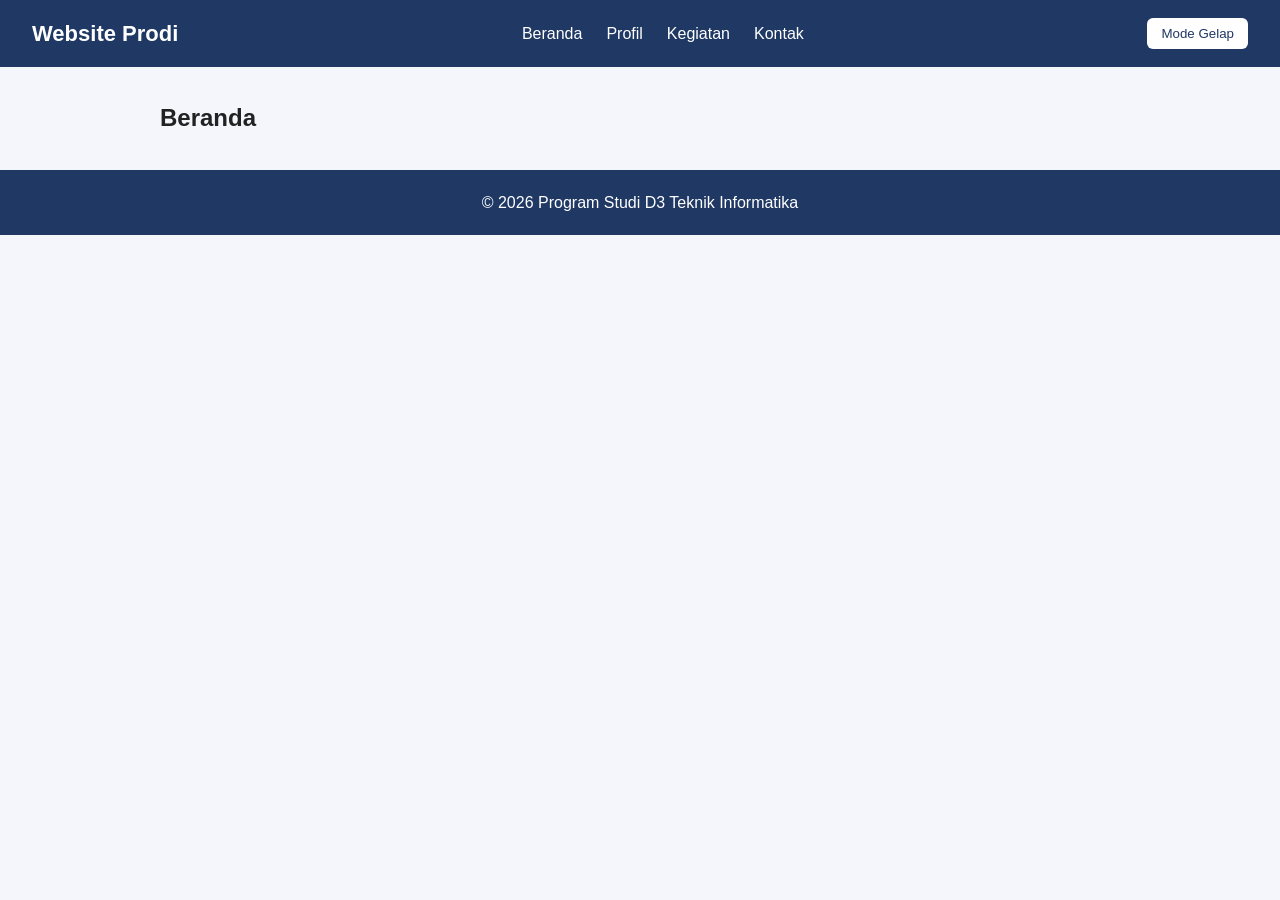
==== index.html @ 6061fd0c "membuat kerangka project 4 halaman" ====
<!doctype html>
<html lang="id">
<head>
    <meta charset="UTF-8" />
    <meta name="viewport" content="width=device-width, initial-scale=1.0" />
    <title>Beranda | Website Prodi</title>
    <link rel="stylesheet" href="css/style.css" />
</head>
<body>
    <!-- Navbar -->
    <header class="navbar">
        <h1 class="logo">Website Prodi</h1>
        <nav>
            <ul class="menu">
                <li><a href="index.html">Beranda</a></li>
                <li><a href="profil.html">Profil</a></li>
                <li><a href="kegiatan.html">Kegiatan</a></li>
                <li><a href="kontak.html">Kontak</a></li>
            </ul>
        </nav>
        <button id="tombol-tema" type="button">Mode Gelap</button>
    </header>

    <!-- Konten utama -->
    <main>
        <h2>Beranda</h2>
        <!-- Isi halaman dikerjakan oleh anggota yang bertugas -->
    </main>

    <!-- Footer -->
    <footer>
        <p>&copy; 2026 Program Studi D3 Teknik Informatika</p>
    </footer>

    <script src="js/script.js"></script>
</body>
</html>
---- css/style.css ----
* { margin: 0; padding: 0; box-sizing: border-box; }

body {
  font-family: Arial, sans-serif;
  color: #222;
  background-color: #f4f6fb;
  line-height: 1.6;
}

/* ===== BAGIAN UMUM (Ketua) ===== */
.navbar {
  display: flex;
  justify-content: space-between;
  align-items: center;
  flex-wrap: wrap;
  gap: 12px;
  padding: 16px 32px;
  background-color: #1f3864;
  color: white;
}
.logo { font-size: 22px; }
.menu { display: flex; gap: 24px; list-style: none; }
.menu a { color: white; text-decoration: none; }
.menu a:hover { text-decoration: underline; }
#tombol-tema {
  padding: 8px 14px;
  border: none;
  border-radius: 6px;
  background-color: white;
  color: #1f3864;
  cursor: pointer;
}

main { max-width: 1000px; margin: 0 auto; padding: 32px 20px; }

.grid-card {
  display: grid;
  grid-template-columns: repeat(auto-fit, minmax(240px, 1fr));
  gap: 20px;
}

.card {
  background-color: white;
  border: 1px solid #ccc;
  border-radius: 8px;
  padding: 20px;
}
.card img { width: 100%; border-radius: 6px; margin-bottom: 10px; }

footer {
  padding: 20px 32px;
  text-align: center;
  background-color: #1f3864;
  color: white;
}

/* Mode gelap (dipasang oleh JavaScript) */
body.gelap { background-color: #121826; color: #e8e8e8; }
body.gelap .card { background-color: #1c2538; border-color: #33415c; }

@media (max-width: 600px) {
  .navbar { flex-direction: column; }
  .menu { gap: 14px; }
}

/* ===== BAGIAN MAHASISWA 2 (Beranda) ===== */

/* ===== BAGIAN MAHASISWA 3 (Profil dan Kegiatan) ===== */

/* ===== BAGIAN MAHASISWA 4 (Kontak) ===== *Terima kasih atas bisnis Anda. Kami harap dapat bekerja sama lagi dengan Anda.
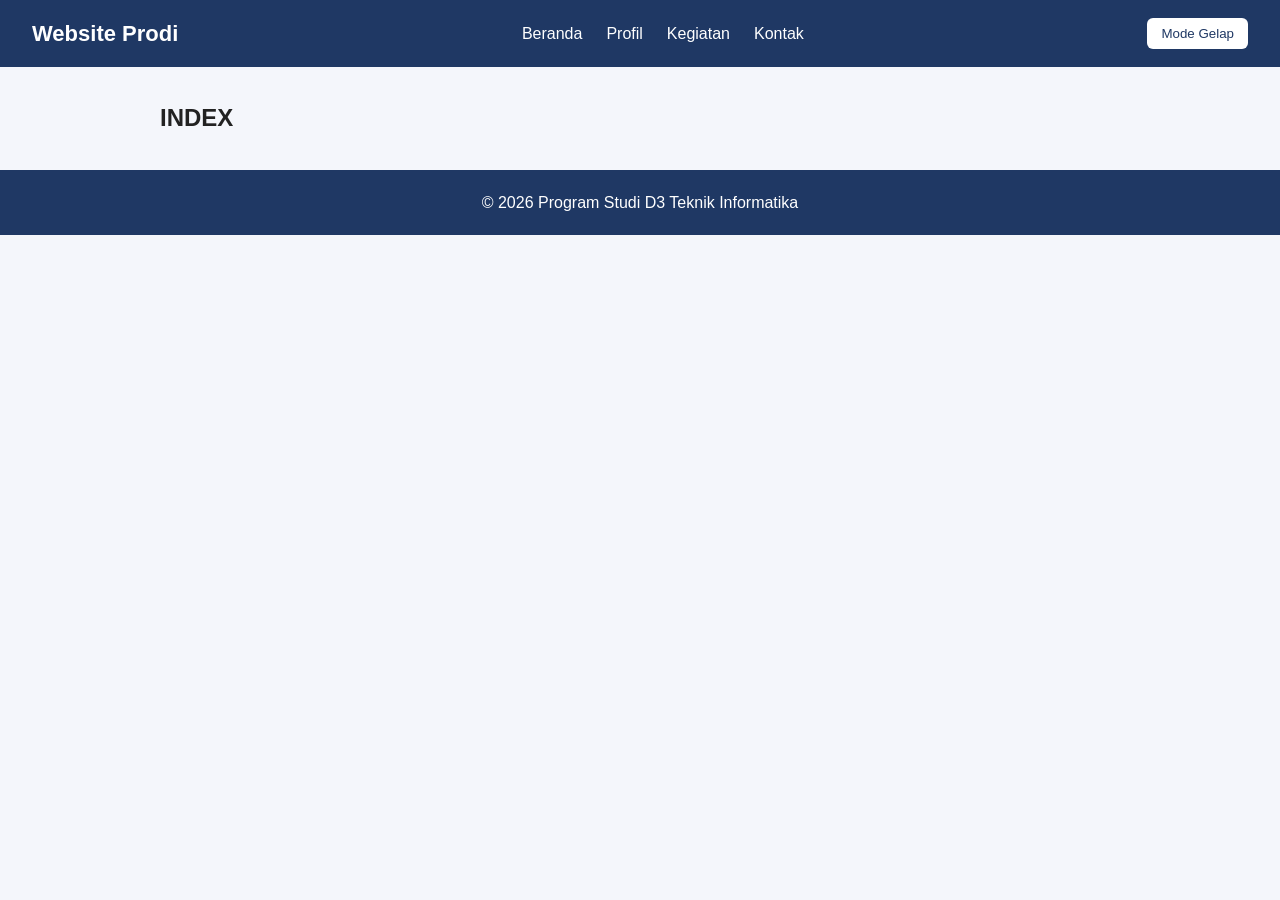
==== commit 7f0e4b7e: "mengubah nama beranda menjadi index" ====
--- a/index.html
+++ b/index.html
@@ -23,7 +23,7 @@
 
     <!-- Konten utama -->
     <main>
-        <h2>Beranda</h2>
+        <h2>INDEX</h2>
         <!-- Isi halaman dikerjakan oleh anggota yang bertugas -->
     </main>
 
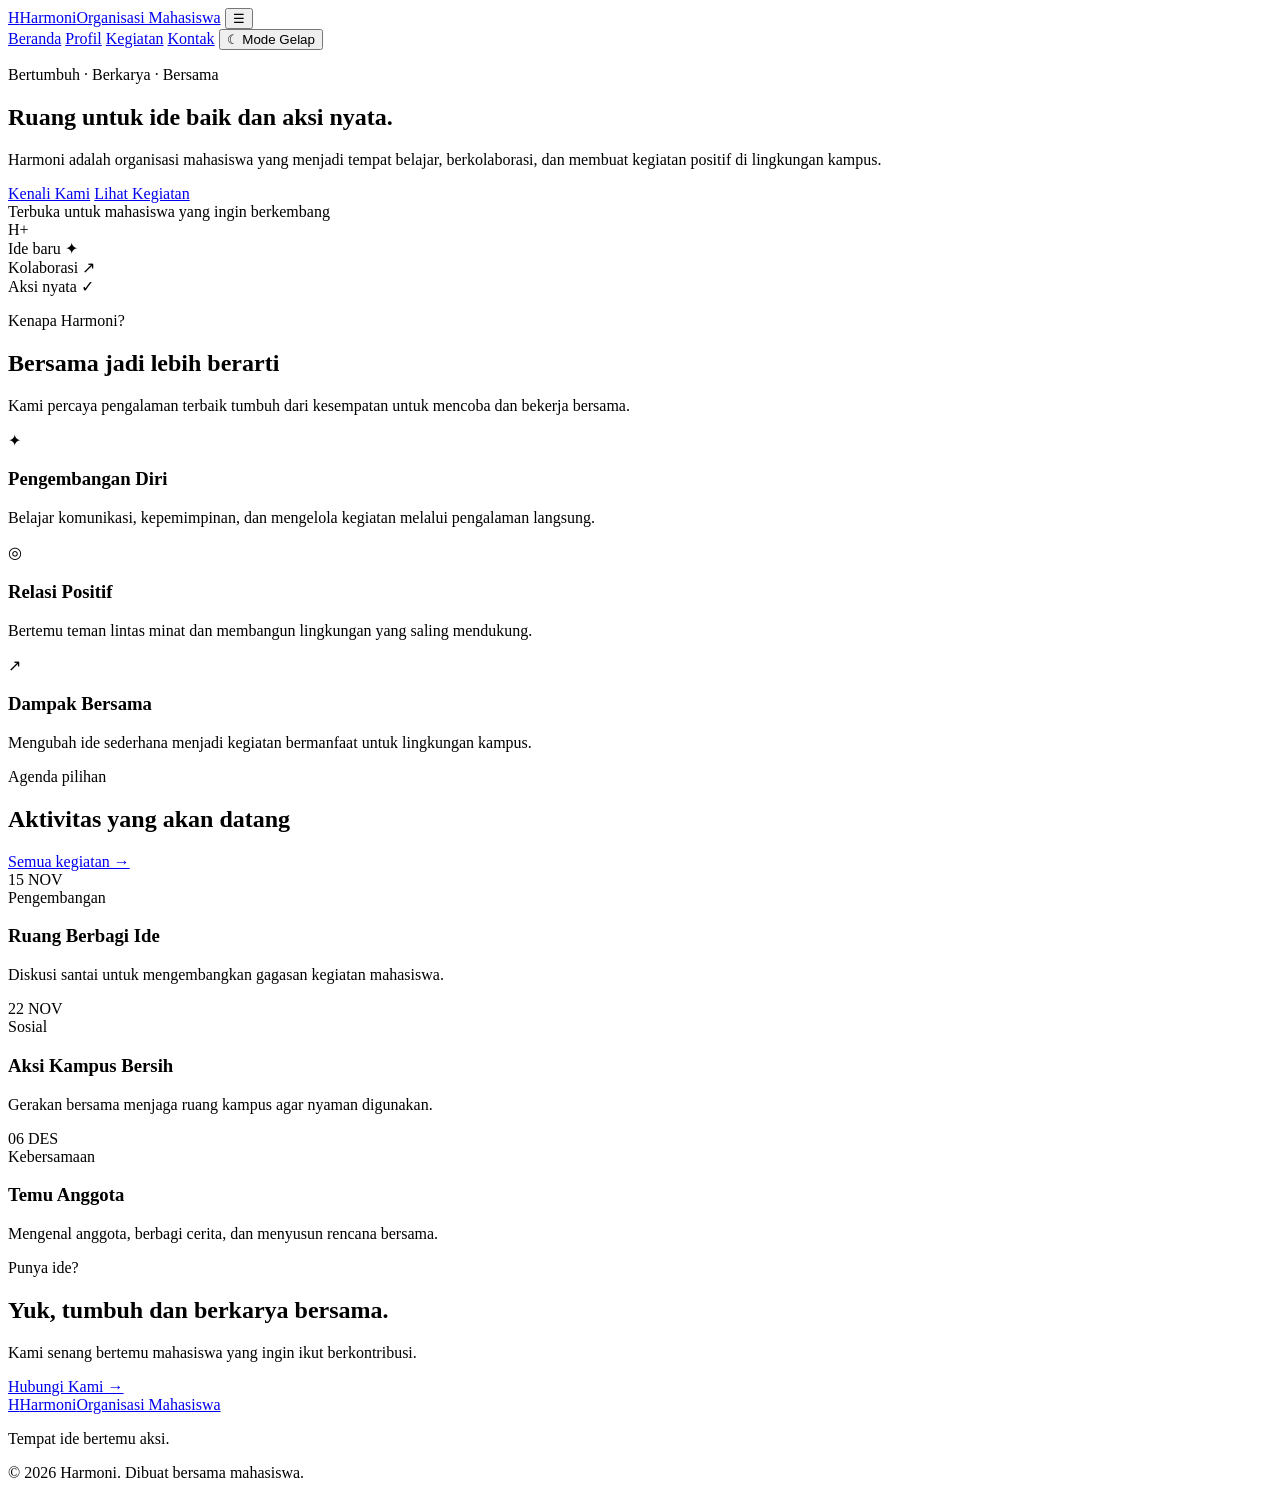
==== commit 4378be6f: "mngubah bagian index" ====
--- a/index.html
+++ b/index.html
@@ -1,37 +1,82 @@
-<!doctype html>
+<!DOCTYPE html>
 <html lang="id">
 <head>
-    <meta charset="UTF-8" />
-    <meta name="viewport" content="width=device-width, initial-scale=1.0" />
-    <title>Beranda | Website Prodi</title>
-    <link rel="stylesheet" href="css/style.css" />
+  <meta charset="UTF-8">
+  <meta name="viewport" content="width=device-width, initial-scale=1.0">
+  <meta name="description" content="Website informasi Organisasi Mahasiswa Harmoni.">
+  <title>Beranda | Harmoni</title>
+  <link rel="stylesheet" href="css/style.css">
+  <script src="js/script.js" defer></script>
 </head>
 <body>
-    <!-- Navbar -->
-    <header class="navbar">
-        <h1 class="logo">Website Prodi</h1>
-        <nav>
-            <ul class="menu">
-                <li><a href="index.html">Beranda</a></li>
-                <li><a href="profil.html">Profil</a></li>
-                <li><a href="kegiatan.html">Kegiatan</a></li>
-                <li><a href="kontak.html">Kontak</a></li>
-            </ul>
-        </nav>
-        <button id="tombol-tema" type="button">Mode Gelap</button>
-    </header>
+  <header class="site-header">
+    <div class="container nav-wrap">
+      <a class="brand" href="index.html"><span class="brand-mark">H</span><span>Harmoni<span class="brand-sub">Organisasi Mahasiswa</span></span></a>
+      <button class="menu-toggle" id="menu-toggle" aria-label="Buka menu" aria-expanded="false">☰</button>
+      <nav class="nav-links" id="nav-links" aria-label="Navigasi utama">
+        <a class="active" href="index.html">Beranda</a>
+        <a href="profil.html">Profil</a>
+        <a href="kegiatan.html">Kegiatan</a>
+        <a href="kontak.html">Kontak</a>
+        <button class="theme-toggle" id="theme-toggle" type="button">☾ Mode Gelap</button>
+      </nav>
+    </div>
+  </header>
 
-    <!-- Konten utama -->
-    <main>
-        <h2>INDEX</h2>
-        <!-- Isi halaman dikerjakan oleh anggota yang bertugas -->
-    </main>
+  <main>
+    <section class="hero">
+      <div class="container hero-grid">
+        <div class="hero-copy">
+          <p class="eyebrow">Bertumbuh · Berkarya · Bersama</p>
+          <h1>Ruang untuk ide baik dan aksi nyata.</h1>
+          <p class="hero-text">Harmoni adalah organisasi mahasiswa yang menjadi tempat belajar, berkolaborasi, dan membuat kegiatan positif di lingkungan kampus.</p>
+          <div class="hero-actions">
+            <a class="button button-primary" href="profil.html">Kenali Kami</a>
+            <a class="button button-secondary" href="kegiatan.html">Lihat Kegiatan</a>
+          </div>
+          <div class="hero-note"><span class="status-dot"></span> Terbuka untuk mahasiswa yang ingin berkembang</div>
+        </div>
+        <div class="hero-art" aria-label="Ilustrasi kolaborasi mahasiswa">
+          <div class="art-orbit orbit-one"></div><div class="art-orbit orbit-two"></div>
+          <div class="art-center">H<span>+</span></div>
+          <div class="art-chip chip-one">Ide baru ✦</div>
+          <div class="art-chip chip-two">Kolaborasi ↗</div>
+          <div class="art-chip chip-three">Aksi nyata ✓</div>
+        </div>
+      </div>
+    </section>
 
-    <!-- Footer -->
-    <footer>
-        <p>&copy; 2026 Program Studi D3 Teknik Informatika</p>
-    </footer>
+    <section class="section">
+      <div class="container">
+        <div class="section-heading">
+          <div><p class="eyebrow">Kenapa Harmoni?</p><h2>Bersama jadi lebih berarti</h2></div>
+          <p>Kami percaya pengalaman terbaik tumbuh dari kesempatan untuk mencoba dan bekerja bersama.</p>
+        </div>
+        <div class="card-grid three">
+          <article class="info-card"><div class="card-icon">✦</div><h3>Pengembangan Diri</h3><p>Belajar komunikasi, kepemimpinan, dan mengelola kegiatan melalui pengalaman langsung.</p></article>
+          <article class="info-card"><div class="card-icon">◎</div><h3>Relasi Positif</h3><p>Bertemu teman lintas minat dan membangun lingkungan yang saling mendukung.</p></article>
+          <article class="info-card"><div class="card-icon">↗</div><h3>Dampak Bersama</h3><p>Mengubah ide sederhana menjadi kegiatan bermanfaat untuk lingkungan kampus.</p></article>
+        </div>
+      </div>
+    </section>
 
-    <script src="js/script.js"></script>
+    <section class="section section-tint">
+      <div class="container">
+        <div class="section-heading">
+          <div><p class="eyebrow">Agenda pilihan</p><h2>Aktivitas yang akan datang</h2></div>
+          <a class="text-link" href="kegiatan.html">Semua kegiatan →</a>
+        </div>
+        <div class="card-grid three">
+          <article class="event-card"><div class="event-date"><span>15</span> NOV</div><div class="event-content"><span class="tag">Pengembangan</span><h3>Ruang Berbagi Ide</h3><p>Diskusi santai untuk mengembangkan gagasan kegiatan mahasiswa.</p></div></article>
+          <article class="event-card"><div class="event-date"><span>22</span> NOV</div><div class="event-content"><span class="tag tag-green">Sosial</span><h3>Aksi Kampus Bersih</h3><p>Gerakan bersama menjaga ruang kampus agar nyaman digunakan.</p></div></article>
+          <article class="event-card"><div class="event-date"><span>06</span> DES</div><div class="event-content"><span class="tag tag-purple">Kebersamaan</span><h3>Temu Anggota</h3><p>Mengenal anggota, berbagi cerita, dan menyusun rencana bersama.</p></div></article>
+        </div>
+      </div>
+    </section>
+
+    <section class="cta-section"><div class="container cta-inner"><div><p class="eyebrow">Punya ide?</p><h2>Yuk, tumbuh dan berkarya bersama.</h2><p>Kami senang bertemu mahasiswa yang ingin ikut berkontribusi.</p></div><a class="button button-light" href="kontak.html">Hubungi Kami →</a></div></section>
+  </main>
+
+  <footer class="site-footer"><div class="container footer-inner"><a class="brand footer-brand" href="index.html"><span class="brand-mark">H</span><span>Harmoni<span class="brand-sub">Organisasi Mahasiswa</span></span></a><p>Tempat ide bertemu aksi.</p><p class="copyright">© <span class="current-year">2026</span> Harmoni. Dibuat bersama mahasiswa.</p></div></footer>
 </body>
 </html>
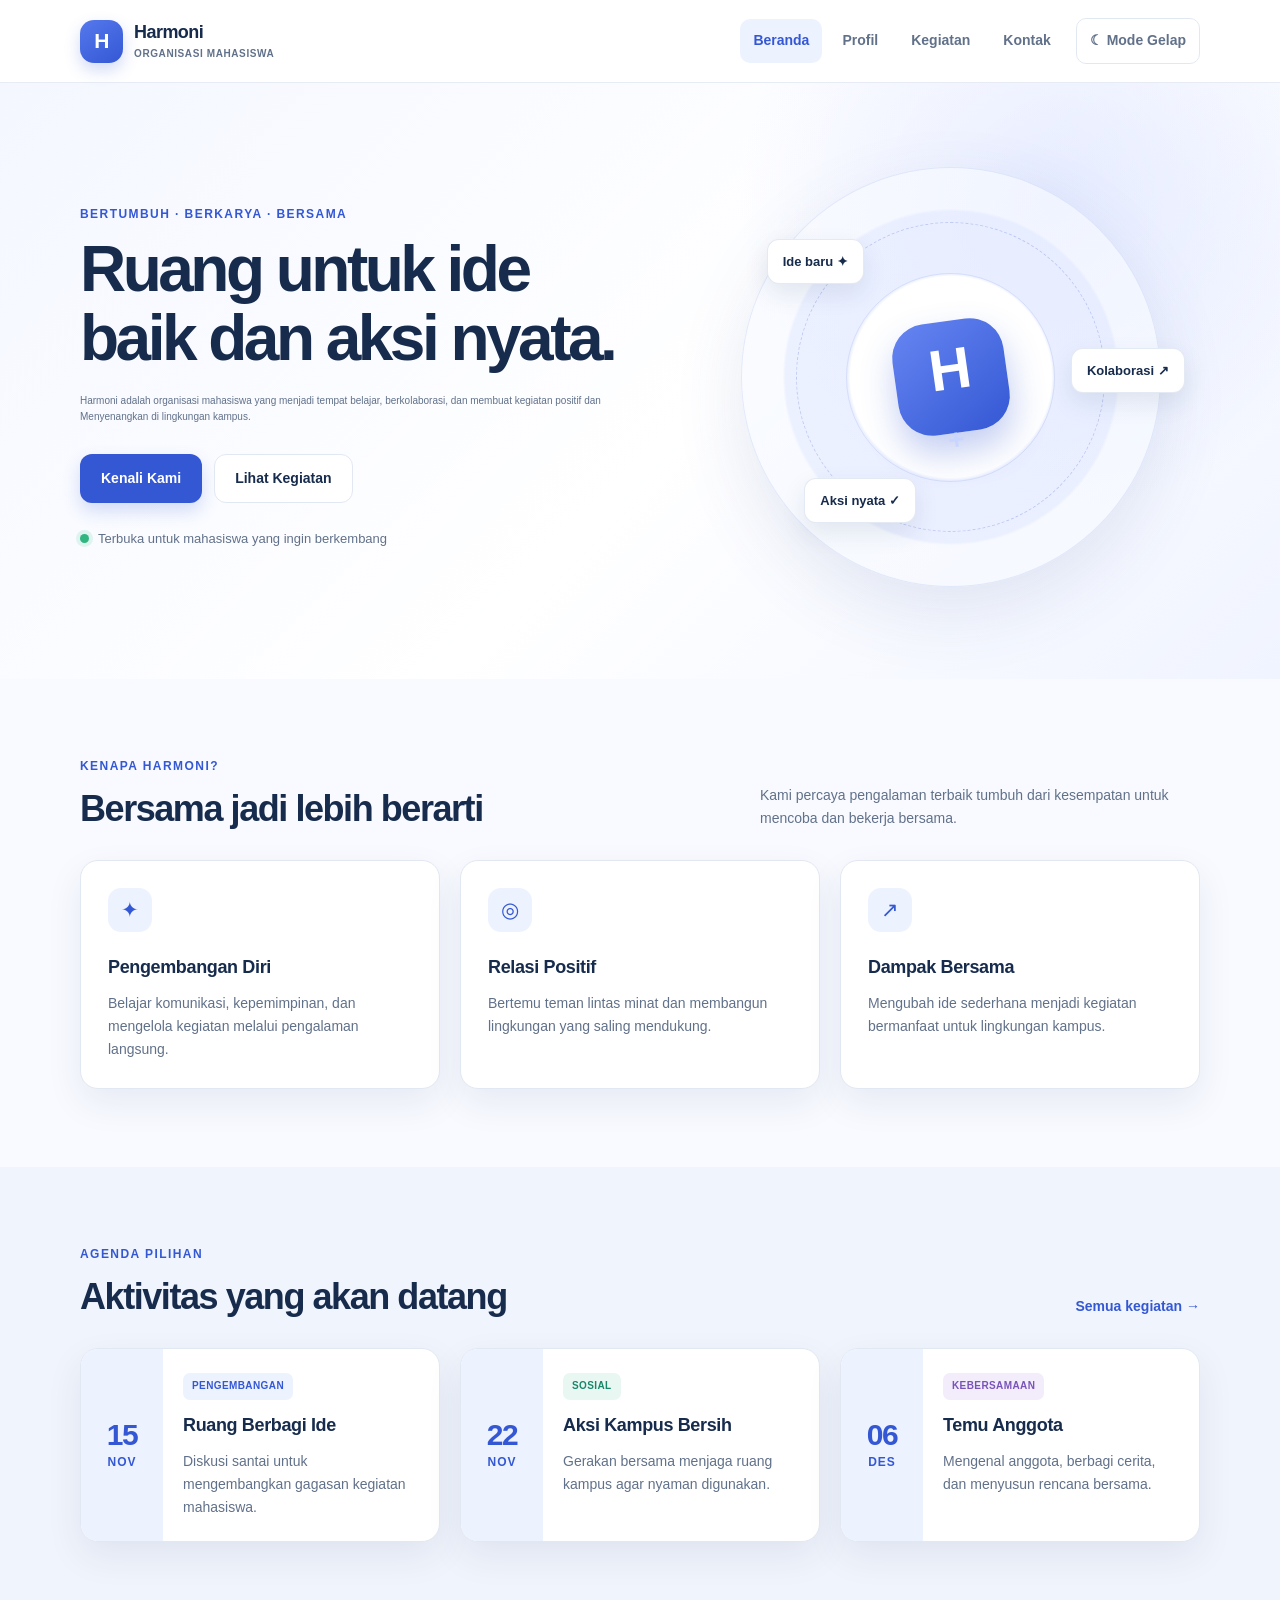
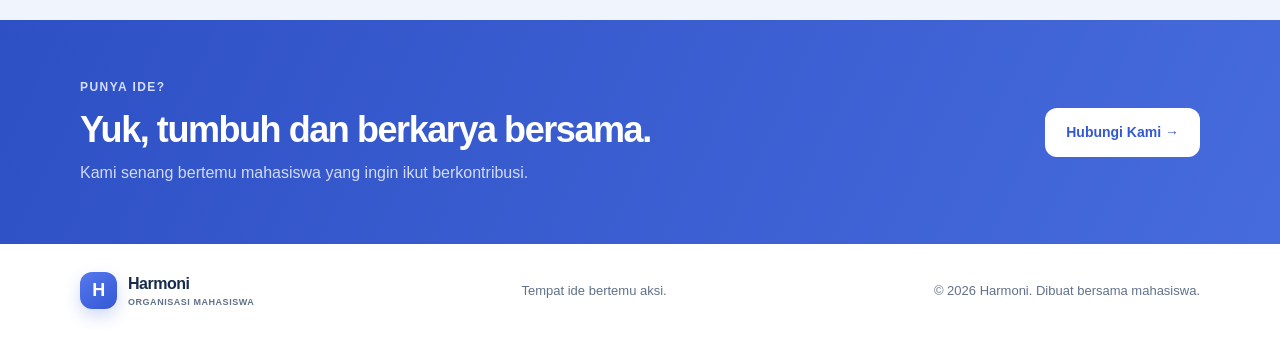
==== commit 00d19b5c: "Saya mengubah h1 dengan menambahkan kata Menyenangkan" ====
--- a/index.html
+++ b/index.html
@@ -29,7 +29,7 @@
         <div class="hero-copy">
           <p class="eyebrow">Bertumbuh · Berkarya · Bersama</p>
           <h1>Ruang untuk ide baik dan aksi nyata.</h1>
-          <p class="hero-text">Harmoni adalah organisasi mahasiswa yang menjadi tempat belajar, berkolaborasi, dan membuat kegiatan positif di lingkungan kampus.</p>
+          <p class="hero-text">Harmoni adalah organisasi mahasiswa yang menjadi tempat belajar, berkolaborasi, dan membuat kegiatan positif dan Menyenangkan di lingkungan kampus.</p>
           <div class="hero-actions">
             <a class="button button-primary" href="profil.html">Kenali Kami</a>
             <a class="button button-secondary" href="kegiatan.html">Lihat Kegiatan</a>
--- a/css/style.css
+++ b/css/style.css
@@ -0,0 +1,1140 @@
+:root {
+  color-scheme: light;
+  --color-ink: #172b4d;
+  --color-muted: #61718a;
+  --color-primary: #3458d4;
+  --color-primary-dark: #2444b5;
+  --color-soft-blue: #edf2ff;
+  --color-surface: #ffffff;
+  --color-background: #f8faff;
+  --color-border: #e2e8f2;
+  --color-green: #18866b;
+  --color-purple: #7954b8;
+  --color-orange: #bc6b20;
+  --shadow-card: 0 14px 36px rgba(31, 55, 100, 0.08);
+}
+
+:root[data-theme="dark"] {
+  color-scheme: dark;
+  --color-ink: #ecf2ff;
+  --color-muted: #aab7ce;
+  --color-primary: #91a8ff;
+  --color-primary-dark: #b1c1ff;
+  --color-soft-blue: #24345a;
+  --color-surface: #17243a;
+  --color-background: #101a2b;
+  --color-border: #2b3b56;
+  --color-green: #65d2ad;
+  --color-purple: #c3a3ff;
+  --color-orange: #ffc27d;
+  --shadow-card: 0 14px 36px rgba(0, 0, 0, 0.2);
+}
+
+* {
+  box-sizing: border-box;
+}
+
+html {
+  scroll-behavior: smooth;
+}
+
+body {
+  margin: 0;
+  background: var(--color-background);
+  color: var(--color-ink);
+  font-family: Inter, "Segoe UI", Arial, sans-serif;
+  font-size: 16px;
+  line-height: 1.65;
+  -webkit-font-smoothing: antialiased;
+}
+
+button,
+input,
+textarea {
+  font: inherit;
+}
+
+a {
+  color: inherit;
+  text-decoration: none;
+}
+
+button,
+a {
+  -webkit-tap-highlight-color: transparent;
+}
+
+button:focus-visible,
+a:focus-visible,
+input:focus-visible,
+textarea:focus-visible {
+  outline: 3px solid rgba(52, 88, 212, 0.35);
+  outline-offset: 3px;
+}
+
+.container {
+  width: min(1120px, calc(100% - 48px));
+  margin-inline: auto;
+}
+
+.site-header {
+  position: relative;
+  z-index: 10;
+  background: rgba(255, 255, 255, 0.94);
+  border-bottom: 1px solid rgba(226, 232, 242, 0.8);
+  backdrop-filter: blur(14px);
+}
+
+.nav-wrap {
+  min-height: 82px;
+  display: flex;
+  align-items: center;
+  justify-content: space-between;
+  gap: 28px;
+}
+
+.brand {
+  display: inline-flex;
+  align-items: center;
+  gap: 11px;
+  font-size: 18px;
+  font-weight: 800;
+  line-height: 1.2;
+  letter-spacing: -0.03em;
+}
+
+.brand-mark {
+  width: 43px;
+  height: 43px;
+  display: grid;
+  place-items: center;
+  flex: 0 0 auto;
+  border-radius: 14px;
+  background: linear-gradient(145deg, #5578ed, #3458d4);
+  box-shadow: 0 7px 16px rgba(52, 88, 212, 0.22);
+  color: #fff;
+  font-size: 21px;
+}
+
+.brand-sub {
+  display: block;
+  margin-top: 4px;
+  color: var(--color-muted);
+  font-size: 10px;
+  font-weight: 600;
+  letter-spacing: 0.06em;
+  text-transform: uppercase;
+}
+
+.nav-links {
+  display: flex;
+  align-items: center;
+  gap: 7px;
+}
+
+.nav-links > a,
+.theme-toggle {
+  padding: 10px 13px;
+  border: 0;
+  border-radius: 10px;
+  background: transparent;
+  color: var(--color-muted);
+  cursor: pointer;
+  font-size: 14px;
+  font-weight: 650;
+  transition: background 160ms ease, color 160ms ease;
+}
+
+.nav-links > a:hover,
+.theme-toggle:hover,
+.nav-links > a.active {
+  background: var(--color-soft-blue);
+  color: var(--color-primary);
+}
+
+.theme-toggle {
+  margin-left: 5px;
+  border: 1px solid var(--color-border);
+}
+
+.menu-toggle {
+  display: none;
+  width: 42px;
+  height: 42px;
+  border: 1px solid var(--color-border);
+  border-radius: 11px;
+  background: var(--color-surface);
+  color: var(--color-ink);
+  cursor: pointer;
+  font-size: 20px;
+}
+
+.hero {
+  overflow: hidden;
+  padding: 84px 0 92px;
+  background:
+    radial-gradient(circle at 82% 20%, rgba(113, 145, 255, 0.17), transparent 27%),
+    linear-gradient(135deg, #f4f7ff 0%, #fff 55%, #f0f4ff 100%);
+}
+
+.hero-grid {
+  display: grid;
+  grid-template-columns: 1.05fr 0.95fr;
+  align-items: center;
+  gap: 70px;
+}
+
+.hero-copy {
+  max-width: 620px;
+}
+
+.eyebrow {
+  margin: 0 0 12px;
+  color: var(--color-primary);
+  font-size: 12px;
+  font-weight: 800;
+  letter-spacing: 0.12em;
+  line-height: 1.5;
+  text-transform: uppercase;
+}
+
+h1,
+h2,
+h3,
+p {
+  margin-top: 0;
+}
+
+.hero h1,
+.page-hero h1 {
+  margin-bottom: 20px;
+  font-size: clamp(40px, 5.3vw, 64px);
+  font-weight: 800;
+  letter-spacing: -0.055em;
+  line-height: 1.08;
+}
+
+.hero-text {
+  max-width: 570px;
+  margin-bottom: 28px;
+  color: var(--color-muted);
+  font-size: 10px;
+}
+
+.hero-actions {
+  display: flex;
+  flex-wrap: wrap;
+  gap: 12px;
+}
+
+.button {
+  min-height: 48px;
+  display: inline-flex;
+  align-items: center;
+  justify-content: center;
+  padding: 12px 20px;
+  border: 1px solid transparent;
+  border-radius: 12px;
+  cursor: pointer;
+  font-size: 14px;
+  font-weight: 750;
+  transition: transform 160ms ease, background 160ms ease, box-shadow 160ms ease;
+}
+
+.button:hover {
+  transform: translateY(-2px);
+}
+
+.button-primary {
+  background: var(--color-primary);
+  box-shadow: 0 8px 18px rgba(52, 88, 212, 0.2);
+  color: #fff;
+}
+
+.button-primary:hover {
+  background: var(--color-primary-dark);
+}
+
+.button-secondary {
+  border-color: var(--color-border);
+  background: #fff;
+  color: var(--color-ink);
+}
+
+.hero-note {
+  display: flex;
+  align-items: center;
+  gap: 9px;
+  margin-top: 25px;
+  color: var(--color-muted);
+  font-size: 13px;
+}
+
+.status-dot {
+  width: 9px;
+  height: 9px;
+  border-radius: 50%;
+  background: #31b581;
+  box-shadow: 0 0 0 4px rgba(49, 181, 129, 0.13);
+}
+
+.hero-art {
+  position: relative;
+  width: min(100%, 420px);
+  aspect-ratio: 1;
+  display: grid;
+  place-items: center;
+  justify-self: center;
+  border: 1px solid rgba(122, 148, 226, 0.18);
+  border-radius: 50%;
+  background: radial-gradient(circle, #fff 0 34%, rgba(231, 237, 255, 0.8) 35% 56%, rgba(247, 249, 255, 0.65) 57%);
+  box-shadow: 0 24px 70px rgba(58, 82, 150, 0.12);
+}
+
+.art-orbit {
+  position: absolute;
+  border: 1px dashed rgba(74, 104, 207, 0.28);
+  border-radius: 50%;
+}
+
+.orbit-one {
+  inset: 13%;
+}
+
+.orbit-two {
+  inset: 25%;
+  border-style: solid;
+  border-color: rgba(74, 104, 207, 0.13);
+}
+
+.art-center {
+  width: 112px;
+  height: 112px;
+  display: grid;
+  place-items: center;
+  border-radius: 34px;
+  background: linear-gradient(145deg, #6685f2, #3458d4);
+  box-shadow: 0 18px 35px rgba(52, 88, 212, 0.3);
+  color: #fff;
+  font-size: 58px;
+  font-weight: 800;
+  transform: rotate(-8deg);
+}
+
+.art-center span {
+  margin-left: -7px;
+  color: #c9d5ff;
+  font-size: 28px;
+}
+
+.art-chip {
+  position: absolute;
+  padding: 11px 15px;
+  border: 1px solid rgba(226, 232, 242, 0.9);
+  border-radius: 12px;
+  background: #fff;
+  box-shadow: 0 10px 25px rgba(31, 55, 100, 0.1);
+  color: var(--color-ink);
+  font-size: 13px;
+  font-weight: 750;
+}
+
+.chip-one {
+  top: 17%;
+  left: 6%;
+}
+
+.chip-two {
+  top: 43%;
+  right: -6%;
+}
+
+.chip-three {
+  bottom: 15%;
+  left: 15%;
+}
+
+.section {
+  padding: 78px 0;
+}
+
+.section-tint {
+  background: #f0f4fc;
+}
+
+.section-heading {
+  display: flex;
+  align-items: end;
+  justify-content: space-between;
+  gap: 28px;
+  margin-bottom: 30px;
+}
+
+.section-heading h2,
+.contact-info h2,
+.split-layout h2,
+.cta-inner h2 {
+  margin-bottom: 0;
+  font-size: clamp(27px, 3vw, 36px);
+  font-weight: 800;
+  letter-spacing: -0.04em;
+  line-height: 1.2;
+}
+
+.section-heading > p {
+  max-width: 440px;
+  margin: 0;
+  color: var(--color-muted);
+  font-size: 14px;
+}
+
+.card-grid {
+  display: grid;
+  gap: 20px;
+}
+
+.card-grid.three {
+  grid-template-columns: repeat(3, minmax(0, 1fr));
+}
+
+.card-grid.two {
+  grid-template-columns: repeat(2, minmax(0, 1fr));
+}
+
+.info-card,
+.event-card,
+.activity-card,
+.contact-form,
+.quote-card {
+  border: 1px solid var(--color-border);
+  border-radius: 18px;
+  background: var(--color-surface);
+  box-shadow: var(--shadow-card);
+}
+
+.info-card {
+  padding: 27px;
+}
+
+.card-icon {
+  width: 44px;
+  height: 44px;
+  display: grid;
+  place-items: center;
+  margin-bottom: 21px;
+  border-radius: 13px;
+  background: var(--color-soft-blue);
+  color: var(--color-primary);
+  font-size: 21px;
+}
+
+.info-card h3,
+.event-content h3,
+.activity-body h3,
+.value-row h3 {
+  margin-bottom: 9px;
+  font-size: 18px;
+  font-weight: 750;
+  letter-spacing: -0.02em;
+}
+
+.info-card p,
+.event-content p,
+.activity-body p,
+.value-row p {
+  margin-bottom: 0;
+  color: var(--color-muted);
+  font-size: 14px;
+}
+
+.event-card {
+  display: flex;
+  min-height: 190px;
+  overflow: hidden;
+}
+
+.event-date {
+  width: 82px;
+  display: flex;
+  flex: 0 0 82px;
+  flex-direction: column;
+  align-items: center;
+  justify-content: center;
+  background: var(--color-soft-blue);
+  color: var(--color-primary);
+  font-size: 12px;
+  font-weight: 800;
+  letter-spacing: 0.08em;
+}
+
+.event-date span {
+  font-size: 30px;
+  letter-spacing: -0.05em;
+  line-height: 1.2;
+}
+
+.event-content {
+  padding: 22px 20px;
+}
+
+.tag {
+  display: inline-flex;
+  align-items: center;
+  margin-bottom: 11px;
+  padding: 5px 9px;
+  border-radius: 7px;
+  background: #edf2ff;
+  color: var(--color-primary);
+  font-size: 10px;
+  font-weight: 800;
+  letter-spacing: 0.04em;
+  text-transform: uppercase;
+}
+
+.tag-green {
+  background: #e8f7f1;
+  color: var(--color-green);
+}
+
+.tag-purple {
+  background: #f2ecfb;
+  color: var(--color-purple);
+}
+
+.tag-orange {
+  background: #fff2e5;
+  color: var(--color-orange);
+}
+
+.text-link {
+  flex: 0 0 auto;
+  color: var(--color-primary);
+  font-size: 14px;
+  font-weight: 750;
+}
+
+.text-link:hover {
+  color: var(--color-primary-dark);
+}
+
+.cta-section {
+  padding: 58px 0;
+  background: linear-gradient(115deg, #2e50c5, #466bdc);
+  color: #fff;
+}
+
+.cta-inner {
+  display: flex;
+  align-items: center;
+  justify-content: space-between;
+  gap: 32px;
+}
+
+.cta-inner .eyebrow {
+  color: #d5deff;
+}
+
+.cta-inner h2 {
+  margin-bottom: 9px;
+}
+
+.cta-inner p:not(.eyebrow) {
+  margin-bottom: 0;
+  color: rgba(255, 255, 255, 0.78);
+}
+
+.button-light {
+  flex: 0 0 auto;
+  background: #fff;
+  color: var(--color-primary);
+}
+
+.button-light:hover {
+  background: #edf2ff;
+}
+
+.site-footer {
+  padding: 28px 0;
+  background: #fff;
+}
+
+.footer-inner {
+  display: flex;
+  align-items: center;
+  justify-content: space-between;
+  gap: 22px;
+}
+
+.footer-inner > p {
+  margin: 0;
+  color: var(--color-muted);
+  font-size: 13px;
+}
+
+.footer-brand {
+  font-size: 16px;
+}
+
+.footer-brand .brand-mark {
+  width: 37px;
+  height: 37px;
+  border-radius: 12px;
+  font-size: 18px;
+}
+
+.footer-brand .brand-sub {
+  font-size: 9px;
+}
+
+.copyright {
+  text-align: right;
+}
+
+.page-hero {
+  padding: 64px 0 60px;
+  background:
+    radial-gradient(circle at 88% 18%, rgba(113, 145, 255, 0.17), transparent 24%),
+    linear-gradient(130deg, #f1f5ff, #fff);
+  text-align: center;
+}
+
+.page-hero .container {
+  max-width: 760px;
+}
+
+.page-hero h1 {
+  margin-bottom: 14px;
+  font-size: clamp(36px, 5vw, 52px);
+}
+
+.page-hero .container > p:last-child {
+  max-width: 650px;
+  margin: 0 auto;
+  color: var(--color-muted);
+  font-size: 17px;
+}
+
+.activity-list {
+  display: grid;
+  gap: 16px;
+}
+
+.activity-card {
+  display: grid;
+  grid-template-columns: 58px 1fr auto;
+  align-items: center;
+  gap: 22px;
+  padding: 25px 28px;
+  transition: transform 160ms ease, box-shadow 160ms ease;
+}
+
+.activity-card:hover {
+  transform: translateY(-3px);
+  box-shadow: 0 18px 38px rgba(31, 55, 100, 0.12);
+}
+
+.activity-symbol {
+  width: 54px;
+  height: 54px;
+  display: grid;
+  place-items: center;
+  border-radius: 16px;
+  font-size: 24px;
+}
+
+.symbol-blue {
+  background: #edf2ff;
+  color: var(--color-primary);
+}
+
+.symbol-green {
+  background: #e8f7f1;
+  color: var(--color-green);
+}
+
+.symbol-purple {
+  background: #f2ecfb;
+  color: var(--color-purple);
+}
+
+.symbol-orange {
+  background: #fff2e5;
+  color: var(--color-orange);
+}
+
+.activity-body .tag {
+  margin-bottom: 7px;
+}
+
+.activity-body h3 {
+  margin-bottom: 5px;
+  font-size: 19px;
+}
+
+.activity-meta {
+  display: flex;
+  flex-wrap: wrap;
+  gap: 8px 22px;
+  margin-top: 14px;
+  color: var(--color-muted);
+  font-size: 12px;
+}
+
+.activity-number {
+  color: #d5ddef;
+  font-size: 25px;
+  font-weight: 800;
+  letter-spacing: -0.04em;
+}
+
+.contact-layout {
+  display: grid;
+  grid-template-columns: 0.9fr 1.1fr;
+  align-items: start;
+  gap: 58px;
+}
+
+.contact-info {
+  padding-top: 12px;
+}
+
+.contact-info h2 {
+  margin-bottom: 14px;
+}
+
+.contact-info > p:not(.eyebrow) {
+  margin-bottom: 27px;
+  color: var(--color-muted);
+  font-size: 14px;
+}
+
+.contact-item {
+  display: flex;
+  align-items: center;
+  gap: 15px;
+  margin: 18px 0;
+}
+
+.contact-icon {
+  width: 43px;
+  height: 43px;
+  display: grid;
+  flex: 0 0 43px;
+  place-items: center;
+  border-radius: 13px;
+  background: var(--color-soft-blue);
+  color: var(--color-primary);
+}
+
+.contact-item strong {
+  font-size: 14px;
+}
+
+.contact-item p {
+  margin: 2px 0 0;
+  color: var(--color-muted);
+  font-size: 13px;
+}
+
+.notice {
+  margin-top: 28px;
+  padding: 16px 18px;
+  border-left: 3px solid #e6a843;
+  border-radius: 0 10px 10px 0;
+  background: #fff8e9;
+  color: #7b5920;
+  font-size: 13px;
+}
+
+.notice p {
+  margin: 4px 0 0;
+}
+
+.contact-form {
+  padding: 30px;
+}
+
+.contact-form h2 {
+  margin-bottom: 4px;
+  font-size: 23px;
+  letter-spacing: -0.03em;
+}
+
+.form-intro {
+  margin-bottom: 23px;
+  color: var(--color-muted);
+  font-size: 13px;
+}
+
+.contact-form label {
+  display: block;
+  margin: 16px 0 7px;
+  font-size: 13px;
+  font-weight: 700;
+}
+
+.contact-form input,
+.contact-form textarea {
+  width: 100%;
+  padding: 12px 13px;
+  border: 1px solid var(--color-border);
+  border-radius: 10px;
+  background: #fbfcff;
+  color: var(--color-ink);
+  font-size: 14px;
+  transition: border-color 160ms ease, box-shadow 160ms ease;
+}
+
+.contact-form input:focus,
+.contact-form textarea:focus {
+  border-color: #7890e8;
+  box-shadow: 0 0 0 3px rgba(52, 88, 212, 0.1);
+  outline: 0;
+}
+
+.contact-form textarea {
+  min-height: 130px;
+  resize: vertical;
+}
+
+.contact-form input::placeholder,
+.contact-form textarea::placeholder {
+  color: #9aa6b8;
+}
+
+.button-full {
+  width: 100%;
+  margin-top: 18px;
+}
+
+.form-status {
+  min-height: 1.4em;
+  margin: 12px 0 0;
+  color: var(--color-green);
+  font-size: 13px;
+}
+
+.split-layout {
+  display: grid;
+  grid-template-columns: 1.25fr 0.75fr;
+  align-items: center;
+  gap: 60px;
+}
+
+.split-layout h2 {
+  max-width: 580px;
+  margin-bottom: 20px;
+}
+
+.split-layout > div > p:not(.eyebrow) {
+  color: var(--color-muted);
+  font-size: 15px;
+}
+
+.quote-card {
+  position: relative;
+  padding: 34px;
+  background: linear-gradient(145deg, #edf2ff, #fff);
+}
+
+.quote-mark {
+  display: block;
+  height: 48px;
+  color: var(--color-primary);
+  font-family: Georgia, serif;
+  font-size: 68px;
+  line-height: 1;
+}
+
+.quote-card blockquote {
+  margin: 12px 0 19px;
+  font-size: 21px;
+  font-weight: 750;
+  letter-spacing: -0.03em;
+  line-height: 1.4;
+}
+
+.quote-card p {
+  margin-bottom: 0;
+  color: var(--color-muted);
+  font-size: 12px;
+}
+
+.clean-list {
+  display: grid;
+  gap: 10px;
+  margin: 0;
+  padding-left: 20px;
+  color: var(--color-muted);
+  font-size: 14px;
+}
+
+.clean-list li::marker {
+  color: var(--color-primary);
+}
+
+.value-row {
+  display: grid;
+  grid-template-columns: repeat(3, minmax(0, 1fr));
+  gap: 22px;
+}
+
+.value-row > div {
+  padding: 23px;
+  border: 1px solid var(--color-border);
+  border-radius: 15px;
+  background: #fff;
+}
+
+.value-row > div > span {
+  display: inline-block;
+  margin-bottom: 15px;
+  color: var(--color-primary);
+  font-size: 12px;
+  font-weight: 800;
+}
+
+.value-row h3 {
+  margin-bottom: 5px;
+}
+
+[data-theme="dark"] .hero,
+[data-theme="dark"] .page-hero {
+  background:
+    radial-gradient(circle at 82% 20%, rgba(83, 108, 190, 0.2), transparent 27%),
+    linear-gradient(135deg, #142139 0%, #101a2b 55%, #17243a 100%);
+}
+
+[data-theme="dark"] .section-tint {
+  background: #131f33;
+}
+
+[data-theme="dark"] .hero-art {
+  border-color: rgba(145, 168, 255, 0.18);
+  background: radial-gradient(circle, #17243a 0 34%, rgba(36, 52, 90, 0.8) 35% 56%, rgba(19, 31, 51, 0.65) 57%);
+}
+
+[data-theme="dark"] .art-orbit {
+  border-color: rgba(145, 168, 255, 0.3);
+}
+
+[data-theme="dark"] .orbit-two {
+  border-color: rgba(145, 168, 255, 0.17);
+}
+
+[data-theme="dark"] .art-chip,
+[data-theme="dark"] .button-secondary,
+[data-theme="dark"] .value-row > div {
+  background: var(--color-surface);
+  color: var(--color-ink);
+}
+
+[data-theme="dark"] .event-date {
+  background: #24345a;
+}
+
+[data-theme="dark"] .quote-card {
+  background: linear-gradient(145deg, #1c2d4b, #17243a);
+}
+
+[data-theme="dark"] .notice {
+  border-left-color: #b98537;
+  background: #332a1d;
+  color: #f2cb8d;
+}
+
+[data-theme="dark"] .contact-form input,
+[data-theme="dark"] .contact-form textarea {
+  background: #111d30;
+  color: var(--color-ink);
+}
+
+[data-theme="dark"] .contact-form input::placeholder,
+[data-theme="dark"] .contact-form textarea::placeholder {
+  color: #8292ad;
+}
+
+[data-theme="dark"] .nav-links {
+  background: var(--color-surface);
+}
+
+@media (max-width: 900px) {
+  .hero-grid {
+    gap: 35px;
+  }
+
+  .hero-art {
+    width: min(100%, 350px);
+  }
+
+  .card-grid.three {
+    grid-template-columns: repeat(2, minmax(0, 1fr));
+  }
+
+  .event-card:last-child {
+    grid-column: 1 / -1;
+  }
+
+  .contact-layout {
+    gap: 32px;
+  }
+}
+
+@media (max-width: 680px) {
+  .container {
+    width: min(100% - 36px, 520px);
+  }
+
+  .nav-wrap {
+    min-height: 70px;
+    position: relative;
+    justify-content: space-between;
+    padding-block: 12px;
+  }
+
+  .nav-links {
+    position: absolute;
+    top: calc(100% + 1px);
+    right: -18px;
+    left: -18px;
+    display: none;
+    align-items: stretch;
+    padding: 12px 18px 18px;
+    border-bottom: 1px solid var(--color-border);
+    background: var(--color-surface);
+    box-shadow: 0 14px 22px rgba(31, 55, 100, 0.08);
+  }
+
+  .nav-links.open {
+    display: flex;
+    flex-direction: column;
+    gap: 3px;
+  }
+
+  .nav-links > a,
+  .theme-toggle {
+    width: 100%;
+    margin: 0;
+    text-align: left;
+  }
+
+  .menu-toggle {
+    display: block;
+  }
+
+  .hero {
+    padding: 58px 0 65px;
+  }
+
+  .hero-grid {
+    grid-template-columns: 1fr;
+    gap: 42px;
+  }
+
+  .hero h1 {
+    font-size: clamp(39px, 11vw, 56px);
+  }
+
+  .hero-text {
+    font-size: 16px;
+  }
+
+  .hero-art {
+    width: min(82vw, 340px);
+  }
+
+  .chip-two {
+    right: -3%;
+  }
+
+  .section {
+    padding: 58px 0;
+  }
+
+  .section-heading {
+    align-items: flex-start;
+    flex-direction: column;
+    gap: 12px;
+  }
+
+  .card-grid.three,
+  .card-grid.two,
+  .value-row {
+    grid-template-columns: 1fr;
+  }
+
+  .event-card:last-child {
+    grid-column: auto;
+  }
+
+  .info-card {
+    padding: 23px;
+  }
+
+  .cta-inner {
+    align-items: flex-start;
+    flex-direction: column;
+  }
+
+  .footer-inner {
+    align-items: flex-start;
+    flex-direction: column;
+    gap: 13px;
+  }
+
+  .copyright {
+    text-align: left;
+  }
+
+  .page-hero {
+    padding: 51px 0;
+  }
+
+  .page-hero .container > p:last-child {
+    font-size: 15px;
+  }
+
+  .activity-card {
+    grid-template-columns: 46px 1fr;
+    gap: 15px;
+    padding: 20px;
+  }
+
+  .activity-symbol {
+    width: 46px;
+    height: 46px;
+    border-radius: 13px;
+  }
+
+  .activity-number {
+    display: none;
+  }
+
+  .activity-meta {
+    flex-direction: column;
+    gap: 4px;
+  }
+
+  .contact-layout,
+  .split-layout {
+    grid-template-columns: 1fr;
+    gap: 34px;
+  }
+
+  .contact-form {
+    padding: 23px;
+  }
+
+  .quote-card {
+    padding: 27px;
+  }
+}
+
+@media (prefers-reduced-motion: reduce) {
+  *,
+  *::before,
+  *::after {
+    scroll-behavior: auto !important;
+    transition-duration: 0.01ms !important;
+  }
+}
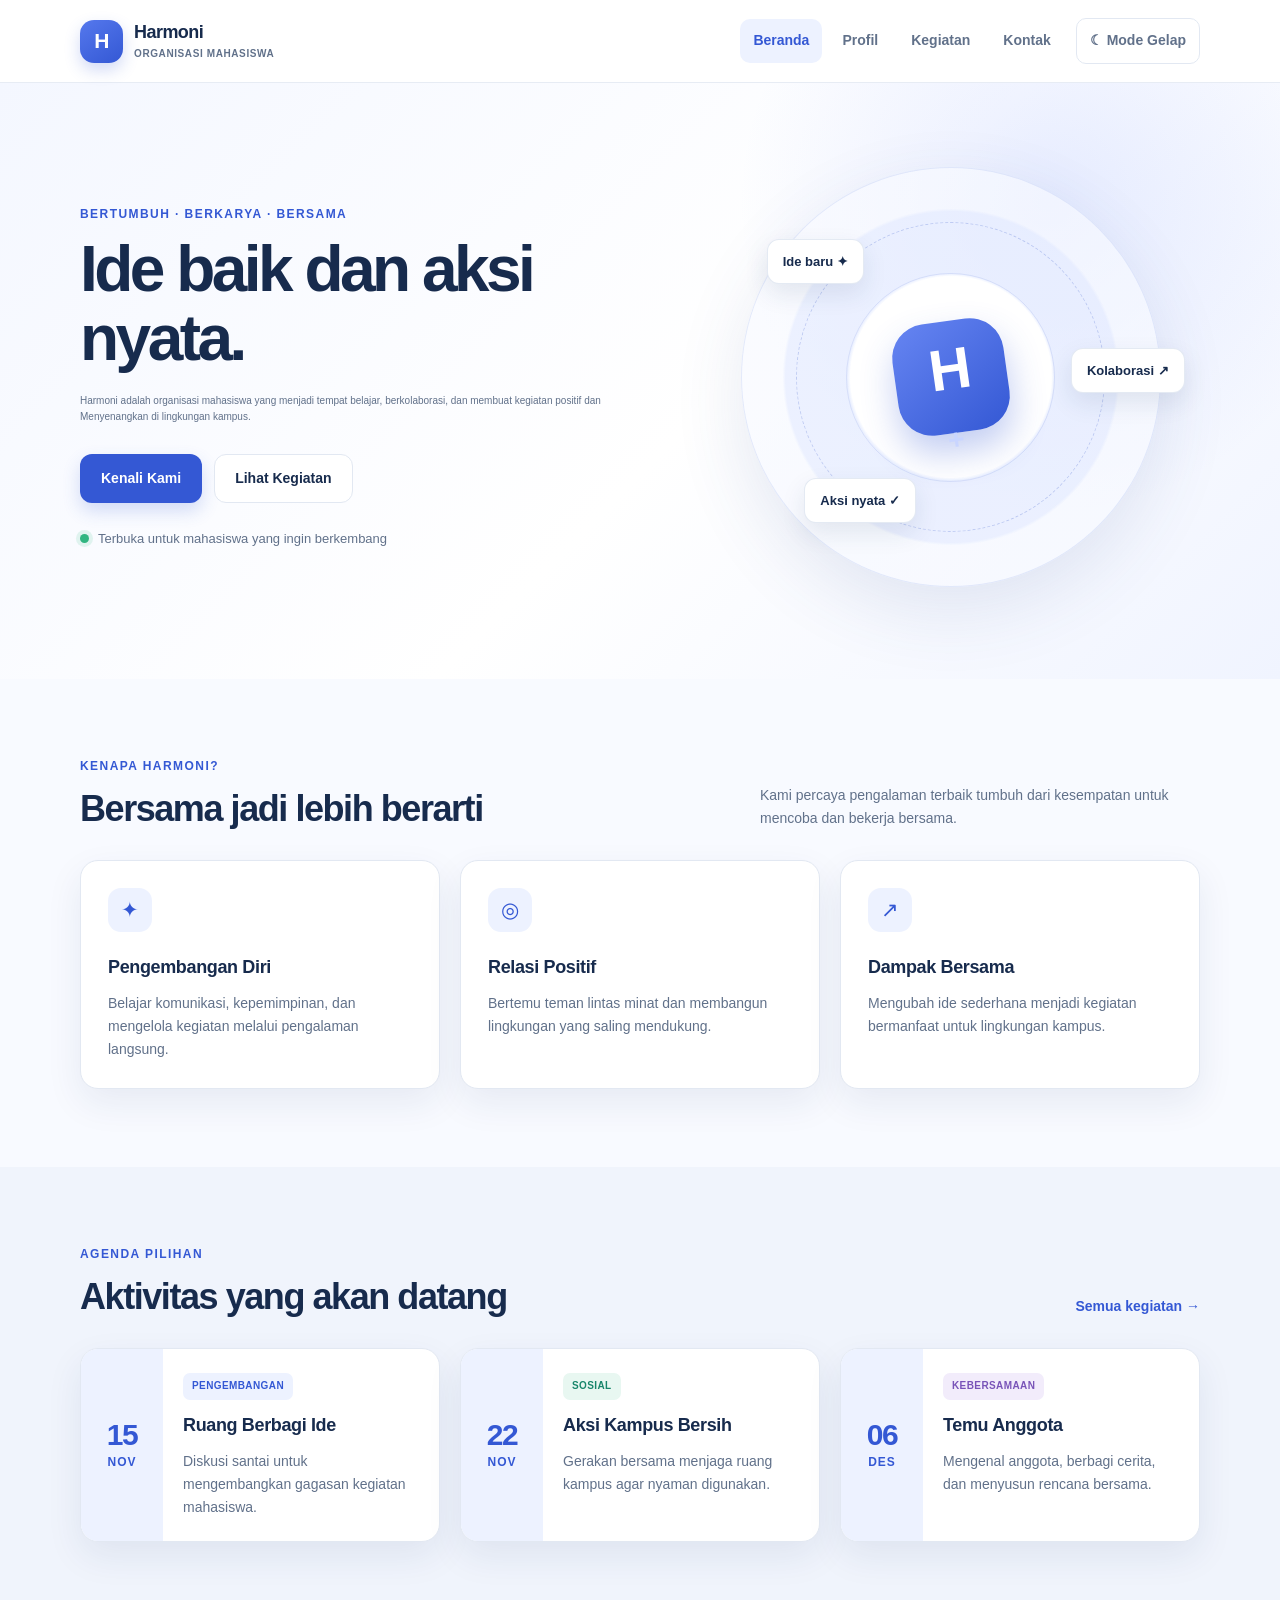
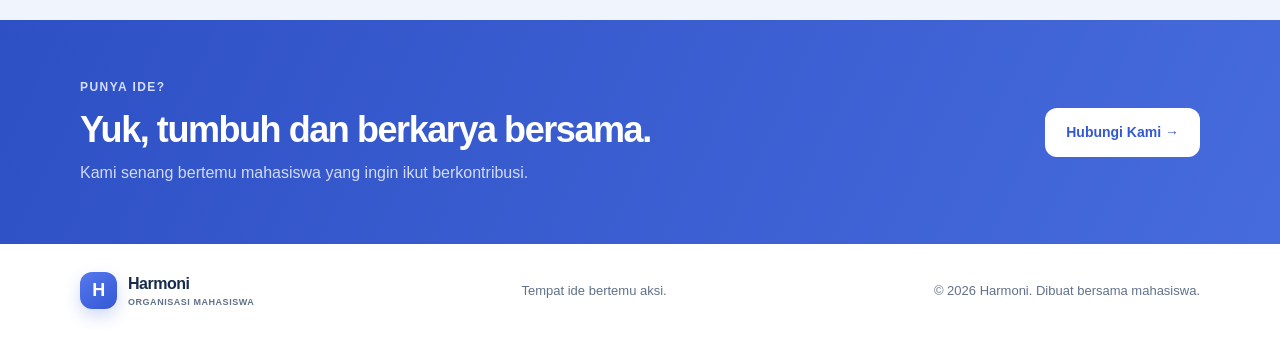
==== commit f00cb0b7: "Mengubah kata" ====
--- a/index.html
+++ b/index.html
@@ -28,7 +28,7 @@
       <div class="container hero-grid">
         <div class="hero-copy">
           <p class="eyebrow">Bertumbuh · Berkarya · Bersama</p>
-          <h1>Ruang untuk ide baik dan aksi nyata.</h1>
+          <h1>Ide baik dan aksi nyata.</h1>
           <p class="hero-text">Harmoni adalah organisasi mahasiswa yang menjadi tempat belajar, berkolaborasi, dan membuat kegiatan positif dan Menyenangkan di lingkungan kampus.</p>
           <div class="hero-actions">
             <a class="button button-primary" href="profil.html">Kenali Kami</a>
